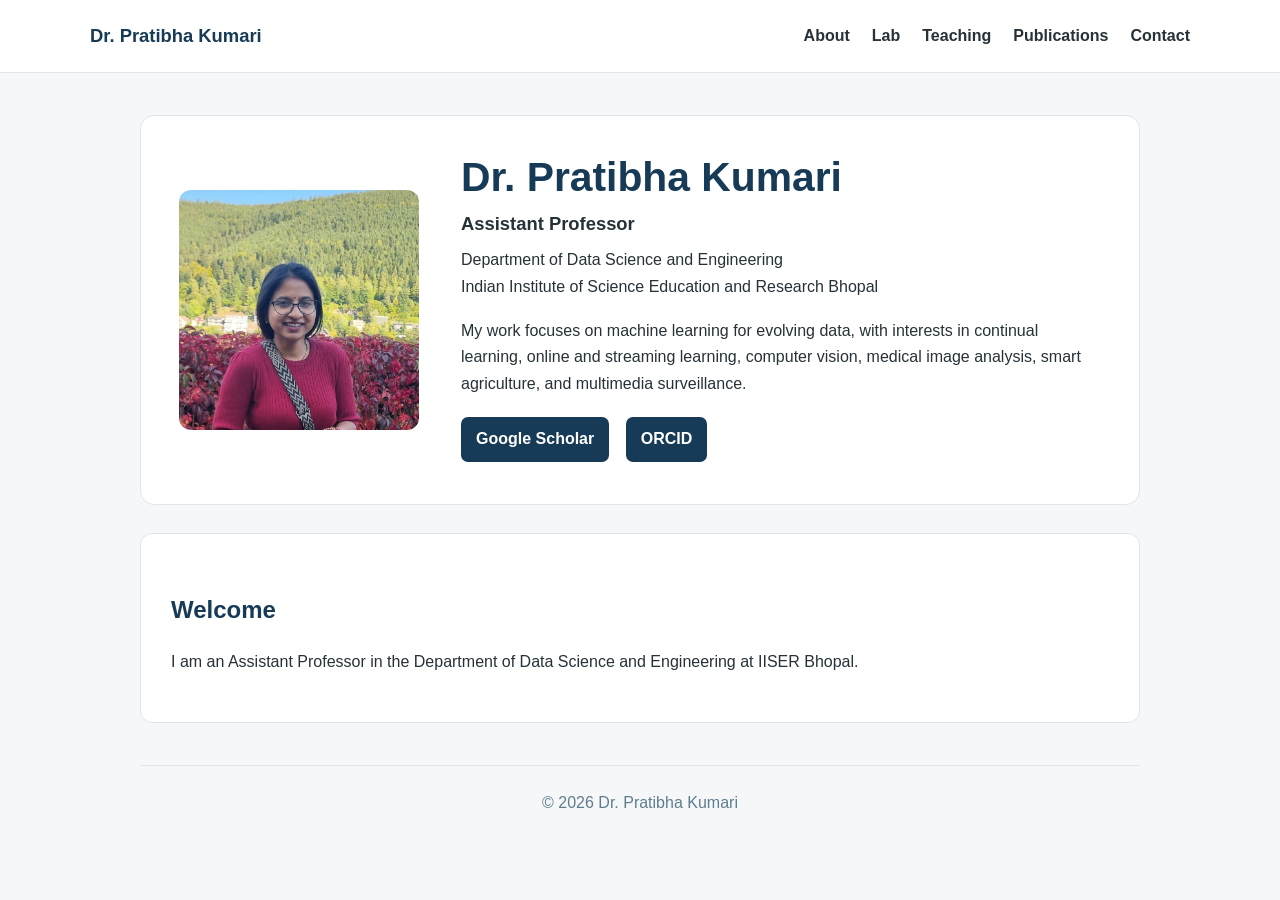
==== index.html @ 9bb2c1d0 "Update index.html" ====
<!DOCTYPE html>
<html lang="en">
<head>
  <meta charset="UTF-8">
  <meta name="viewport" content="width=device-width, initial-scale=1">
  <meta name="description" content="Academic website of Dr. Pratibha Kumari, Assistant Professor at IISER Bhopal.">
  <title>Dr. Pratibha Kumari | IISER Bhopal</title>
  <link rel="stylesheet" href="style.css">
</head>
<body>

<header class="site-header">
  <div class="nav-wrap">
    <a class="brand" href="index.html">Dr. Pratibha Kumari</a>
    <nav aria-label="Main navigation">
      <a href="about.html">About</a>
      <a href="lab.html">Lab</a>
      <a href="teaching.html">Teaching</a>
      <a href="publications.html">Publications</a>
      <a href="contact.html">Contact</a>
    </nav>
  </div>
</header>


<main>
  <section class="hero">
    <img src="profile.jpg" alt="Dr. Pratibha Kumari" class="profile-photo">

    <div>
      <h1>Dr. Pratibha Kumari</h1>
      <p class="role">Assistant Professor</p>
      <p class="affiliation">
        Department of Data Science and Engineering<br>
        Indian Institute of Science Education and Research Bhopal
      </p>

      <p>
        My work focuses on machine learning for evolving data, with interests in
        continual learning, online and streaming learning, computer vision,
        medical image analysis, smart agriculture, and multimedia surveillance.
      </p>

      <div class="profile-links">
        <a href="https://scholar.google.com/citations?hl=en&user=gm0ORicAAAAJ"
           target="_blank" rel="noopener noreferrer">Google Scholar</a>
        <a href="https://orcid.org/0000-0003-3681-3700"
           target="_blank" rel="noopener noreferrer">ORCID</a>
      </div>
    </div>
  </section>

  <section class="content-card">
    <h2>Welcome</h2>
    <p>
      I am an Assistant Professor in the Department of Data Science and
      Engineering at IISER Bhopal. 
    </p>
  </section>
</main>

<footer>© 2026 Dr. Pratibha Kumari</footer>
</body>
</html>
---- style.css ----
:root {
  --primary: #173b57;
  --primary-dark: #102b40;
  --text: #263238;
  --muted: #607d8b;
  --background: #f5f7f9;
  --card: #ffffff;
  --border: #dfe6eb;
}

* {
  box-sizing: border-box;
}

html {
  scroll-behavior: smooth;
}

body {
  margin: 0;
  color: var(--text);
  background: var(--background);
  font-family: Arial, Helvetica, sans-serif;
  line-height: 1.65;
}

.site-header {
  background: var(--card);
  border-bottom: 1px solid var(--border);
  position: sticky;
  top: 0;
  z-index: 20;
}

.nav-wrap {
  width: min(1100px, 92%);
  margin: 0 auto;
  min-height: 72px;
  display: flex;
  align-items: center;
  justify-content: space-between;
  gap: 24px;
}

.brand {
  color: var(--primary);
  font-size: 1.15rem;
  font-weight: 700;
  text-decoration: none;
  white-space: nowrap;
}

nav {
  display: flex;
  flex-wrap: wrap;
  justify-content: flex-end;
  gap: 22px;
}

nav a {
  color: var(--text);
  font-weight: 600;
  text-decoration: none;
}

nav a:hover,
nav a.active {
  color: var(--primary);
}

main {
  width: min(1000px, 92%);
  margin: 42px auto;
}

.hero {
  display: grid;
  grid-template-columns: 240px 1fr;
  gap: 42px;
  align-items: center;
  padding: 38px;
  background: var(--card);
  border: 1px solid var(--border);
  border-radius: 14px;
}

.profile-photo {
  width: 240px;
  height: 240px;
  object-fit: cover;
  border-radius: 12px;
}

.hero h1 {
  margin: 0 0 8px;
  color: var(--primary);
  font-size: 2.55rem;
  line-height: 1.15;
}

.role {
  margin: 0 0 8px;
  font-size: 1.15rem;
  font-weight: 700;
}

.affiliation {
  margin: 0 0 18px;
}

.profile-links a,
.button {
  display: inline-block;
  margin: 4px 12px 4px 0;
  color: white;
  background: var(--primary);
  padding: 9px 15px;
  border-radius: 7px;
  font-weight: 600;
  text-decoration: none;
}

.profile-links a:hover,
.button:hover {
  background: var(--primary-dark);
}

.content-card {
  margin-top: 28px;
  padding: 30px;
  background: var(--card);
  border: 1px solid var(--border);
  border-radius: 12px;
}

.content-card h1,
.content-card h2 {
  margin-top: 0;
  color: var(--primary);
}

.content-card h2 {
  margin-top: 26px;
}

.simple-list {
  padding-left: 20px;
}

.note {
  color: var(--muted);
}

footer {
  width: min(1000px, 92%);
  margin: 20px auto 0;
  padding: 24px 0 36px;
  color: var(--muted);
  text-align: center;
  border-top: 1px solid var(--border);
}

@media (max-width: 760px) {
  .nav-wrap {
    min-height: auto;
    padding: 16px 0;
    align-items: flex-start;
    flex-direction: column;
  }

  nav {
    justify-content: flex-start;
    gap: 14px;
  }

  .hero {
    grid-template-columns: 1fr;
    text-align: center;
    padding: 28px 22px;
  }

  .profile-photo {
    width: 190px;
    height: 190px;
    margin: 0 auto;
  }

  .hero h1 {
    font-size: 2rem;
  }
}
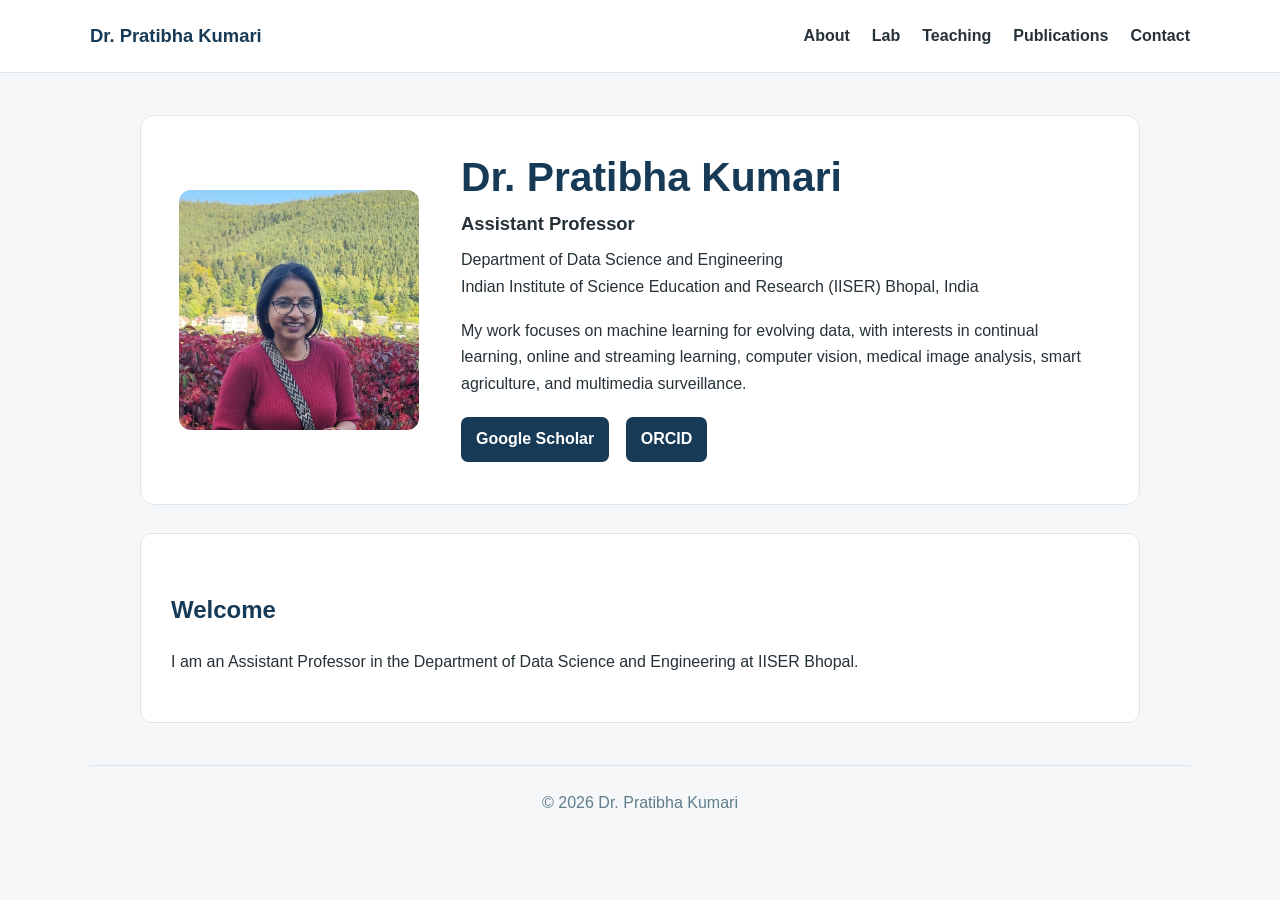
==== commit 5a74cd98: "Update index.html" ====
--- a/index.html
+++ b/index.html
@@ -32,7 +32,7 @@
       <p class="role">Assistant Professor</p>
       <p class="affiliation">
         Department of Data Science and Engineering<br>
-        Indian Institute of Science Education and Research Bhopal
+        Indian Institute of Science Education and Research (IISER) Bhopal, India
       </p>
 
       <p>
--- a/style.css
+++ b/style.css
@@ -1,6 +1,8 @@
 :root {
   --primary: #173b57;
   --primary-dark: #102b40;
+  --accent: #e6b84a;
+  --accent-green: #3f9b76;
   --text: #263238;
   --muted: #607d8b;
   --background: #f5f7f9;
@@ -24,18 +26,19 @@
   line-height: 1.65;
 }
 
+/* Shared header and navigation */
 .site-header {
-  background: var(--card);
-  border-bottom: 1px solid var(--border);
   position: sticky;
   top: 0;
   z-index: 20;
+  background: rgba(255, 255, 255, 0.97);
+  border-bottom: 1px solid var(--border);
 }
 
 .nav-wrap {
   width: min(1100px, 92%);
+  min-height: 72px;
   margin: 0 auto;
-  min-height: 72px;
   display: flex;
   align-items: center;
   justify-content: space-between;
@@ -68,6 +71,7 @@
   color: var(--primary);
 }
 
+/* General pages and homepage */
 main {
   width: min(1000px, 92%);
   margin: 42px auto;
@@ -112,9 +116,9 @@
 .button {
   display: inline-block;
   margin: 4px 12px 4px 0;
-  color: white;
+  padding: 9px 15px;
+  color: #ffffff;
   background: var(--primary);
-  padding: 9px 15px;
   border-radius: 7px;
   font-weight: 600;
   text-decoration: none;
@@ -151,8 +155,134 @@
   color: var(--muted);
 }
 
+/* ALIVE Lab page */
+.lab-page {
+  width: min(1100px, 92%);
+}
+
+.lab-hero {
+  position: relative;
+  overflow: hidden;
+  padding: 58px 46px;
+  color: #ffffff;
+  text-align: center;
+  border-radius: 18px;
+  background:
+    radial-gradient(circle at top right, rgba(255, 255, 255, 0.15), transparent 34%),
+    linear-gradient(135deg, #103b58 0%, #17617d 58%, #347f70 100%);
+  box-shadow: 0 16px 40px rgba(18, 63, 93, 0.16);
+}
+
+.lab-hero::after {
+  content: "";
+  position: absolute;
+  right: -65px;
+  bottom: -95px;
+  width: 250px;
+  height: 250px;
+  border-radius: 50%;
+  background: rgba(255, 255, 255, 0.07);
+}
+
+.lab-kicker {
+  display: inline-block;
+  margin: 0 0 17px;
+  padding: 7px 15px;
+  color: #ffffff;
+  background: rgba(255, 255, 255, 0.13);
+  border: 1px solid rgba(255, 255, 255, 0.25);
+  border-radius: 999px;
+  font-size: 0.8rem;
+  font-weight: 700;
+  letter-spacing: 0.08em;
+  text-transform: uppercase;
+}
+
+.lab-hero h1 {
+  margin: 0;
+  font-size: clamp(2.7rem, 7vw, 4.8rem);
+  line-height: 1.08;
+}
+
+.alive-word {
+  color: #ffd56a;
+  letter-spacing: 0.08em;
+}
+
+.lab-full-name {
+  margin: 20px auto 0;
+  font-size: clamp(1.08rem, 2.5vw, 1.45rem);
+  font-weight: 600;
+}
+
+.lab-full-name span {
+  color: #ffd56a;
+  font-size: 1.16em;
+  font-weight: 800;
+}
+
+.lab-intro {
+  max-width: 780px;
+  margin: 24px auto 0;
+  color: #edf7fa;
+  font-size: 1.05rem;
+}
+
+.lab-section {
+  margin-top: 30px;
+  padding: 30px 34px;
+  background: var(--card);
+  border: 1px solid var(--border);
+  border-radius: 14px;
+}
+
+.section-heading {
+  margin-bottom: 14px;
+}
+
+.eyebrow {
+  margin: 0 0 3px;
+  color: var(--accent-green);
+  font-size: 0.8rem;
+  font-weight: 800;
+  letter-spacing: 0.09em;
+  text-transform: uppercase;
+}
+
+.section-heading h2,
+.join-card h2 {
+  margin: 0;
+  color: var(--primary);
+  font-size: 1.7rem;
+}
+
+.join-card {
+  margin-top: 30px;
+  padding: 30px 34px;
+  display: grid;
+  grid-template-columns: 1.4fr 0.8fr;
+  gap: 30px;
+  align-items: center;
+  background: linear-gradient(135deg, #ffffff, #eef6f3);
+  border: 1px solid var(--border);
+  border-radius: 14px;
+}
+
+.join-card p {
+  margin-bottom: 0;
+}
+
+.coming-soon {
+  padding: 18px;
+  color: var(--primary-dark);
+  background: #ffffff;
+  border-left: 4px solid var(--accent);
+  border-radius: 9px;
+}
+
+/* Footer */
 footer {
-  width: min(1000px, 92%);
+  width: min(1100px, 92%);
   margin: 20px auto 0;
   padding: 24px 0 36px;
   color: var(--muted);
@@ -160,6 +290,7 @@
   border-top: 1px solid var(--border);
 }
 
+/* Responsive layout */
 @media (max-width: 760px) {
   .nav-wrap {
     min-height: auto;
@@ -173,6 +304,10 @@
     gap: 14px;
   }
 
+  main {
+    margin-top: 24px;
+  }
+
   .hero {
     grid-template-columns: 1fr;
     text-align: center;
@@ -188,4 +323,18 @@
   .hero h1 {
     font-size: 2rem;
   }
-}+
+  .lab-hero {
+    padding: 42px 22px;
+    border-radius: 14px;
+  }
+
+  .lab-section,
+  .join-card {
+    padding: 24px 20px;
+  }
+
+  .join-card {
+    grid-template-columns: 1fr;
+  }
+}
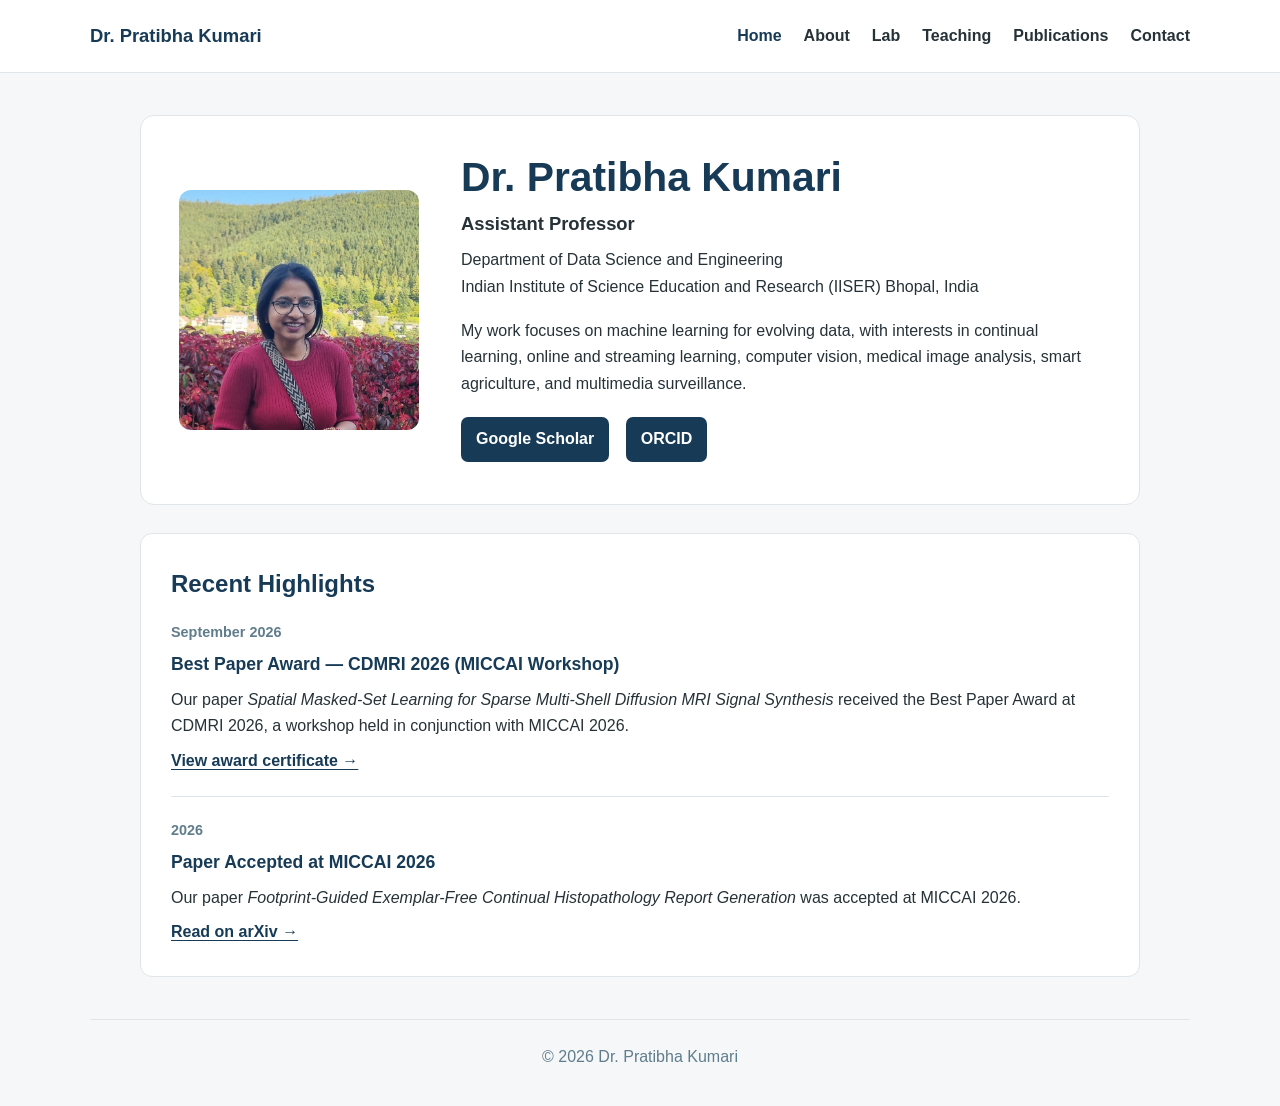
==== commit 787be391: "Add files via upload" ====
--- a/index.html
+++ b/index.html
@@ -8,11 +8,11 @@
   <link rel="stylesheet" href="style.css">
 </head>
 <body>
-
 <header class="site-header">
   <div class="nav-wrap">
     <a class="brand" href="index.html">Dr. Pratibha Kumari</a>
     <nav aria-label="Main navigation">
+      <a href="index.html" class="active" aria-current="page">Home</a>
       <a href="about.html">About</a>
       <a href="lab.html">Lab</a>
       <a href="teaching.html">Teaching</a>
@@ -22,11 +22,9 @@
   </div>
 </header>
 
-
 <main>
   <section class="hero">
     <img src="profile.jpg" alt="Dr. Pratibha Kumari" class="profile-photo">
-
     <div>
       <h1>Dr. Pratibha Kumari</h1>
       <p class="role">Assistant Professor</p>
@@ -34,15 +32,13 @@
         Department of Data Science and Engineering<br>
         Indian Institute of Science Education and Research (IISER) Bhopal, India
       </p>
-
       <p>
         My work focuses on machine learning for evolving data, with interests in
         continual learning, online and streaming learning, computer vision,
         medical image analysis, smart agriculture, and multimedia surveillance.
       </p>
-
       <div class="profile-links">
-        <a href="https://scholar.google.com/citations?hl=en&user=gm0ORicAAAAJ"
+        <a href="https://scholar.google.com/citations?hl=en&amp;user=gm0ORicAAAAJ"
            target="_blank" rel="noopener noreferrer">Google Scholar</a>
         <a href="https://orcid.org/0000-0003-3681-3700"
            target="_blank" rel="noopener noreferrer">ORCID</a>
@@ -50,12 +46,27 @@
     </div>
   </section>
 
-  <section class="content-card">
-    <h2>Welcome</h2>
-    <p>
-      I am an Assistant Professor in the Department of Data Science and
-      Engineering at IISER Bhopal. 
-    </p>
+  <section class="content-card highlights" aria-labelledby="highlights-heading">
+    <h2 id="highlights-heading">Recent Highlights</h2>
+    <div class="highlight-item">
+      <p class="highlight-date">September 2026</p>
+      <h3>Best Paper Award — CDMRI 2026 (MICCAI Workshop)</h3>
+      <p>
+        Our paper <em>Spatial Masked-Set Learning for Sparse Multi-Shell Diffusion MRI
+        Signal Synthesis</em> received the Best Paper Award at CDMRI 2026, a workshop
+        held in conjunction with MICCAI 2026.
+      </p>
+      <a href="CDMRI26_Best_Paper_Certificate.pdf" target="_blank" rel="noopener noreferrer">View award certificate &rarr;</a>
+    </div>
+    <div class="highlight-item">
+      <p class="highlight-date">2026</p>
+      <h3>Paper Accepted at MICCAI 2026</h3>
+      <p>
+        Our paper <em>Footprint-Guided Exemplar-Free Continual Histopathology
+        Report Generation</em> was accepted at MICCAI 2026.
+      </p>
+      <a href="https://arxiv.org/abs/2602.23817" target="_blank" rel="noopener noreferrer">Read on arXiv &rarr;</a>
+    </div>
   </section>
 </main>
 
--- a/style.css
+++ b/style.css
@@ -338,3 +338,41 @@
     grid-template-columns: 1fr;
   }
 }
+
+/* Homepage highlights */
+.highlights h2 {
+  margin: 0 0 18px;
+}
+
+.highlight-item + .highlight-item {
+  margin-top: 22px;
+  padding-top: 22px;
+  border-top: 1px solid var(--border);
+}
+
+.highlight-date {
+  margin: 0 0 5px;
+  color: var(--muted);
+  font-size: 0.9rem;
+  font-weight: 600;
+}
+
+.highlight-item h3 {
+  margin: 0 0 8px;
+  color: var(--primary);
+  font-size: 1.1rem;
+}
+
+.highlight-item p:not(.highlight-date) {
+  margin: 0 0 8px;
+}
+
+.highlight-item a {
+  color: var(--primary);
+  font-weight: 600;
+  text-underline-offset: 3px;
+}
+
+.highlight-item a:hover {
+  color: var(--primary-dark);
+}
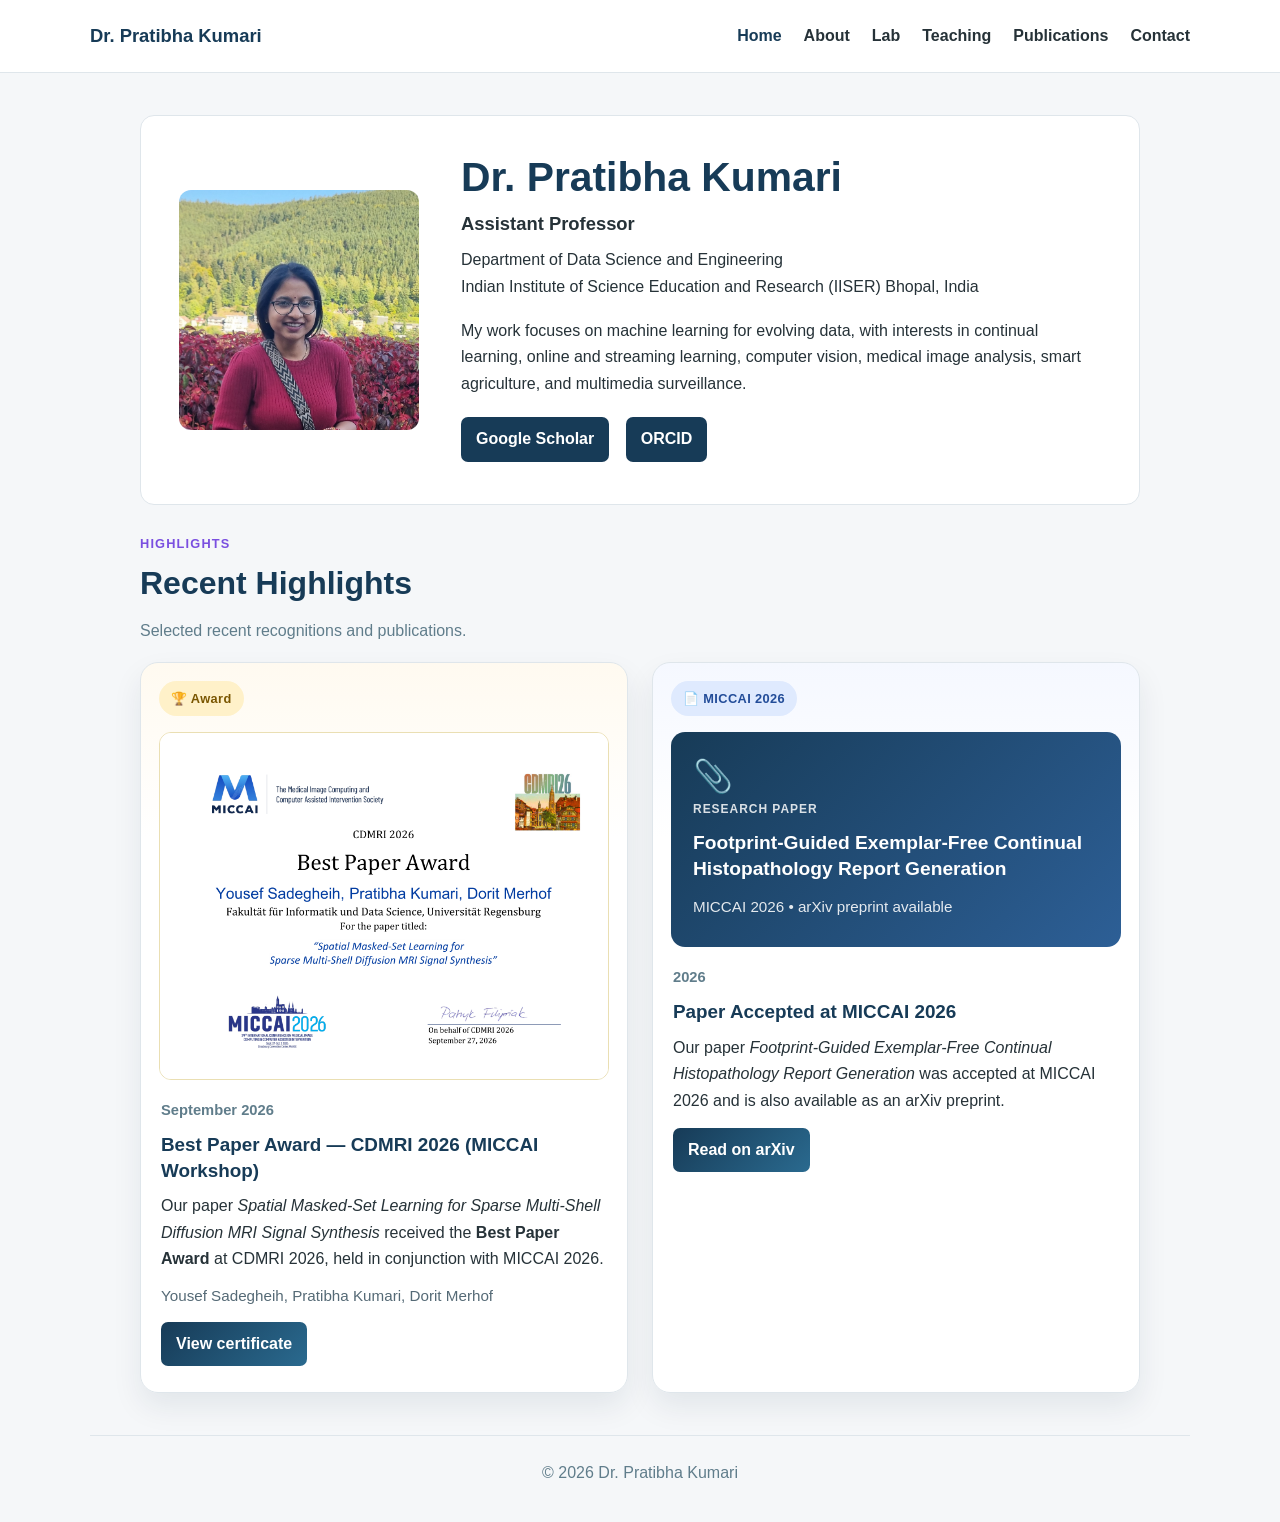
==== commit 2ba0e523: "Add files via upload" ====
--- a/index.html
+++ b/index.html
@@ -32,11 +32,13 @@
         Department of Data Science and Engineering<br>
         Indian Institute of Science Education and Research (IISER) Bhopal, India
       </p>
+
       <p>
         My work focuses on machine learning for evolving data, with interests in
         continual learning, online and streaming learning, computer vision,
         medical image analysis, smart agriculture, and multimedia surveillance.
       </p>
+
       <div class="profile-links">
         <a href="https://scholar.google.com/citations?hl=en&amp;user=gm0ORicAAAAJ"
            target="_blank" rel="noopener noreferrer">Google Scholar</a>
@@ -46,26 +48,56 @@
     </div>
   </section>
 
-  <section class="content-card highlights" aria-labelledby="highlights-heading">
-    <h2 id="highlights-heading">Recent Highlights</h2>
-    <div class="highlight-item">
-      <p class="highlight-date">September 2026</p>
-      <h3>Best Paper Award — CDMRI 2026 (MICCAI Workshop)</h3>
-      <p>
-        Our paper <em>Spatial Masked-Set Learning for Sparse Multi-Shell Diffusion MRI
-        Signal Synthesis</em> received the Best Paper Award at CDMRI 2026, a workshop
-        held in conjunction with MICCAI 2026.
-      </p>
-      <a href="CDMRI26_Best_Paper_Certificate.pdf" target="_blank" rel="noopener noreferrer">View award certificate &rarr;</a>
+  <section class="highlights-section" aria-labelledby="highlights-heading">
+    <div class="section-title-wrap">
+      <p class="eyebrow home-eyebrow">Highlights</p>
+      <h2 id="highlights-heading">Recent Highlights</h2>
+      <p class="section-subtitle">Selected recent recognitions and publications.</p>
     </div>
-    <div class="highlight-item">
-      <p class="highlight-date">2026</p>
-      <h3>Paper Accepted at MICCAI 2026</h3>
-      <p>
-        Our paper <em>Footprint-Guided Exemplar-Free Continual Histopathology
-        Report Generation</em> was accepted at MICCAI 2026.
-      </p>
-      <a href="https://arxiv.org/abs/2602.23817" target="_blank" rel="noopener noreferrer">Read on arXiv &rarr;</a>
+
+    <div class="highlight-grid">
+      <article class="highlight-card award-card">
+        <div class="highlight-badge">🏆 Award</div>
+        <div class="highlight-media">
+          <img src="CDMRI26_Best_Paper_Certificate.png" alt="Preview of the CDMRI 2026 Best Paper Award certificate">
+        </div>
+        <div class="highlight-content">
+          <p class="highlight-date">September 2026</p>
+          <h3>Best Paper Award — CDMRI 2026 (MICCAI Workshop)</h3>
+          <p>
+            Our paper <em>Spatial Masked-Set Learning for Sparse Multi-Shell Diffusion MRI
+            Signal Synthesis</em> received the <strong>Best Paper Award</strong> at CDMRI 2026,
+            held in conjunction with MICCAI 2026.
+          </p>
+          <p class="highlight-authors">Yousef Sadegheih, Pratibha Kumari, Dorit Merhof</p>
+          <div class="highlight-links">
+            <a class="button secondary-button" href="CDMRI26_Best_Paper_Certificate.pdf" target="_blank" rel="noopener noreferrer">View certificate</a>
+          </div>
+        </div>
+      </article>
+
+      <article class="highlight-card paper-card">
+        <div class="highlight-badge">📄 MICCAI 2026</div>
+        <div class="paper-preview">
+          <div class="paper-preview-inner">
+            <span class="paper-icon">📎</span>
+            <p class="paper-label">Research Paper</p>
+            <h3>Footprint-Guided Exemplar-Free Continual Histopathology Report Generation</h3>
+            <p class="paper-meta">MICCAI 2026 • arXiv preprint available</p>
+          </div>
+        </div>
+        <div class="highlight-content">
+          <p class="highlight-date">2026</p>
+          <h3>Paper Accepted at MICCAI 2026</h3>
+          <p>
+            Our paper <em>Footprint-Guided Exemplar-Free Continual Histopathology Report Generation</em>
+            was accepted at MICCAI 2026 and is also available as an arXiv preprint.
+          </p>
+          <div class="highlight-links">
+            <a class="button secondary-button" href="https://arxiv.org/abs/2602.23817" target="_blank" rel="noopener noreferrer">Read on arXiv</a>
+          </div>
+        </div>
+      </article>
     </div>
   </section>
 </main>
--- a/style.css
+++ b/style.css
@@ -10,14 +10,8 @@
   --border: #dfe6eb;
 }
 
-* {
-  box-sizing: border-box;
-}
-
-html {
-  scroll-behavior: smooth;
-}
-
+* { box-sizing: border-box; }
+html { scroll-behavior: smooth; }
 body {
   margin: 0;
   color: var(--text);
@@ -26,7 +20,6 @@
   line-height: 1.65;
 }
 
-/* Shared header and navigation */
 .site-header {
   position: sticky;
   top: 0;
@@ -67,11 +60,8 @@
 }
 
 nav a:hover,
-nav a.active {
-  color: var(--primary);
-}
-
-/* General pages and homepage */
+nav a.active { color: var(--primary); }
+
 main {
   width: min(1000px, 92%);
   margin: 42px auto;
@@ -108,9 +98,7 @@
   font-weight: 700;
 }
 
-.affiliation {
-  margin: 0 0 18px;
-}
+.affiliation { margin: 0 0 18px; }
 
 .profile-links a,
 .button {
@@ -125,9 +113,7 @@
 }
 
 .profile-links a:hover,
-.button:hover {
-  background: var(--primary-dark);
-}
+.button:hover { background: var(--primary-dark); }
 
 .content-card {
   margin-top: 28px;
@@ -142,24 +128,11 @@
   margin-top: 0;
   color: var(--primary);
 }
-
-.content-card h2 {
-  margin-top: 26px;
-}
-
-.simple-list {
-  padding-left: 20px;
-}
-
-.note {
-  color: var(--muted);
-}
-
-/* ALIVE Lab page */
-.lab-page {
-  width: min(1100px, 92%);
-}
-
+.content-card h2 { margin-top: 26px; }
+.simple-list { padding-left: 20px; }
+.note { color: var(--muted); }
+
+.lab-page { width: min(1100px, 92%); }
 .lab-hero {
   position: relative;
   overflow: hidden;
@@ -172,7 +145,6 @@
     linear-gradient(135deg, #103b58 0%, #17617d 58%, #347f70 100%);
   box-shadow: 0 16px 40px rgba(18, 63, 93, 0.16);
 }
-
 .lab-hero::after {
   content: "";
   position: absolute;
@@ -183,7 +155,6 @@
   border-radius: 50%;
   background: rgba(255, 255, 255, 0.07);
 }
-
 .lab-kicker {
   display: inline-block;
   margin: 0 0 17px;
@@ -197,37 +168,28 @@
   letter-spacing: 0.08em;
   text-transform: uppercase;
 }
-
 .lab-hero h1 {
   margin: 0;
   font-size: clamp(2.7rem, 7vw, 4.8rem);
   line-height: 1.08;
 }
-
-.alive-word {
-  color: #ffd56a;
-  letter-spacing: 0.08em;
-}
-
+.alive-word { color: #ffd56a; letter-spacing: 0.08em; }
 .lab-full-name {
   margin: 20px auto 0;
   font-size: clamp(1.08rem, 2.5vw, 1.45rem);
   font-weight: 600;
 }
-
 .lab-full-name span {
   color: #ffd56a;
   font-size: 1.16em;
   font-weight: 800;
 }
-
 .lab-intro {
   max-width: 780px;
   margin: 24px auto 0;
   color: #edf7fa;
   font-size: 1.05rem;
 }
-
 .lab-section {
   margin-top: 30px;
   padding: 30px 34px;
@@ -235,11 +197,7 @@
   border: 1px solid var(--border);
   border-radius: 14px;
 }
-
-.section-heading {
-  margin-bottom: 14px;
-}
-
+.section-heading { margin-bottom: 14px; }
 .eyebrow {
   margin: 0 0 3px;
   color: var(--accent-green);
@@ -248,14 +206,12 @@
   letter-spacing: 0.09em;
   text-transform: uppercase;
 }
-
 .section-heading h2,
 .join-card h2 {
   margin: 0;
   color: var(--primary);
   font-size: 1.7rem;
 }
-
 .join-card {
   margin-top: 30px;
   padding: 30px 34px;
@@ -267,11 +223,7 @@
   border: 1px solid var(--border);
   border-radius: 14px;
 }
-
-.join-card p {
-  margin-bottom: 0;
-}
-
+.join-card p { margin-bottom: 0; }
 .coming-soon {
   padding: 18px;
   color: var(--primary-dark);
@@ -280,7 +232,6 @@
   border-radius: 9px;
 }
 
-/* Footer */
 footer {
   width: min(1100px, 92%);
   margin: 20px auto 0;
@@ -290,7 +241,161 @@
   border-top: 1px solid var(--border);
 }
 
-/* Responsive layout */
+/* Fancy homepage highlights */
+.highlights-section {
+  margin-top: 28px;
+}
+
+.section-title-wrap {
+  margin-bottom: 18px;
+}
+
+.home-eyebrow {
+  color: #7a4fe0;
+}
+
+.section-title-wrap h2 {
+  margin: 0;
+  color: var(--primary);
+  font-size: 2rem;
+}
+
+.section-subtitle {
+  margin: 8px 0 0;
+  color: var(--muted);
+}
+
+.highlight-grid {
+  display: grid;
+  grid-template-columns: repeat(2, minmax(0, 1fr));
+  gap: 24px;
+}
+
+.highlight-card {
+  overflow: hidden;
+  background: var(--card);
+  border: 1px solid var(--border);
+  border-radius: 18px;
+  box-shadow: 0 14px 30px rgba(17, 43, 64, 0.08);
+}
+
+.award-card {
+  background: linear-gradient(180deg, #fffaf0 0%, #ffffff 24%);
+}
+
+.paper-card {
+  background: linear-gradient(180deg, #f5f8ff 0%, #ffffff 24%);
+}
+
+.highlight-badge {
+  display: inline-block;
+  margin: 18px 18px 0;
+  padding: 7px 12px;
+  border-radius: 999px;
+  font-size: 0.8rem;
+  font-weight: 700;
+  letter-spacing: 0.03em;
+}
+
+.award-card .highlight-badge {
+  color: #7a5600;
+  background: #fff1c9;
+}
+
+.paper-card .highlight-badge {
+  color: #234d99;
+  background: #dfeafe;
+}
+
+.highlight-media {
+  padding: 16px 18px 0;
+}
+
+.highlight-media img {
+  display: block;
+  width: 100%;
+  border-radius: 12px;
+  border: 1px solid #eadfb3;
+}
+
+.paper-preview {
+  margin: 16px 18px 0;
+  padding: 0;
+}
+
+.paper-preview-inner {
+  min-height: 215px;
+  padding: 22px;
+  border-radius: 14px;
+  background: linear-gradient(135deg, #173b57 0%, #2d5f96 100%);
+  color: #ffffff;
+  display: flex;
+  flex-direction: column;
+  justify-content: center;
+}
+
+.paper-icon {
+  font-size: 2rem;
+  line-height: 1;
+}
+
+.paper-label {
+  margin: 8px 0 10px;
+  color: rgba(255, 255, 255, 0.84);
+  text-transform: uppercase;
+  letter-spacing: 0.08em;
+  font-size: 0.75rem;
+  font-weight: 700;
+}
+
+.paper-preview-inner h3 {
+  margin: 0;
+  color: #ffffff;
+  font-size: 1.2rem;
+  line-height: 1.35;
+}
+
+.paper-meta {
+  margin: 12px 0 0;
+  color: rgba(255, 255, 255, 0.88);
+  font-size: 0.95rem;
+}
+
+.highlight-content {
+  padding: 18px 20px 22px;
+}
+
+.highlight-date {
+  margin: 0 0 6px;
+  color: var(--muted);
+  font-size: 0.92rem;
+  font-weight: 700;
+}
+
+.highlight-content h3 {
+  margin: 0 0 10px;
+  color: var(--primary);
+  font-size: 1.18rem;
+  line-height: 1.35;
+}
+
+.highlight-content p {
+  margin: 0 0 10px;
+}
+
+.highlight-authors {
+  color: #556a76;
+  font-size: 0.95rem;
+}
+
+.secondary-button {
+  background: linear-gradient(135deg, #173b57, #2a6a8f);
+}
+
+.secondary-button:hover {
+  background: linear-gradient(135deg, #102b40, #1f5673);
+}
+
 @media (max-width: 760px) {
   .nav-wrap {
     min-height: auto;
@@ -304,9 +409,7 @@
     gap: 14px;
   }
 
-  main {
-    margin-top: 24px;
-  }
+  main { margin-top: 24px; }
 
   .hero {
     grid-template-columns: 1fr;
@@ -320,9 +423,7 @@
     margin: 0 auto;
   }
 
-  .hero h1 {
-    font-size: 2rem;
-  }
+  .hero h1 { font-size: 2rem; }
 
   .lab-hero {
     padding: 42px 22px;
@@ -337,42 +438,16 @@
   .join-card {
     grid-template-columns: 1fr;
   }
-}
-
-/* Homepage highlights */
-.highlights h2 {
-  margin: 0 0 18px;
-}
-
-.highlight-item + .highlight-item {
-  margin-top: 22px;
-  padding-top: 22px;
-  border-top: 1px solid var(--border);
-}
-
-.highlight-date {
-  margin: 0 0 5px;
-  color: var(--muted);
-  font-size: 0.9rem;
-  font-weight: 600;
-}
-
-.highlight-item h3 {
-  margin: 0 0 8px;
-  color: var(--primary);
-  font-size: 1.1rem;
-}
-
-.highlight-item p:not(.highlight-date) {
-  margin: 0 0 8px;
-}
-
-.highlight-item a {
-  color: var(--primary);
-  font-weight: 600;
-  text-underline-offset: 3px;
-}
-
-.highlight-item a:hover {
-  color: var(--primary-dark);
-}
+
+  .highlight-grid {
+    grid-template-columns: 1fr;
+  }
+
+  .section-title-wrap h2 {
+    font-size: 1.7rem;
+  }
+
+  .paper-preview-inner {
+    min-height: auto;
+  }
+}
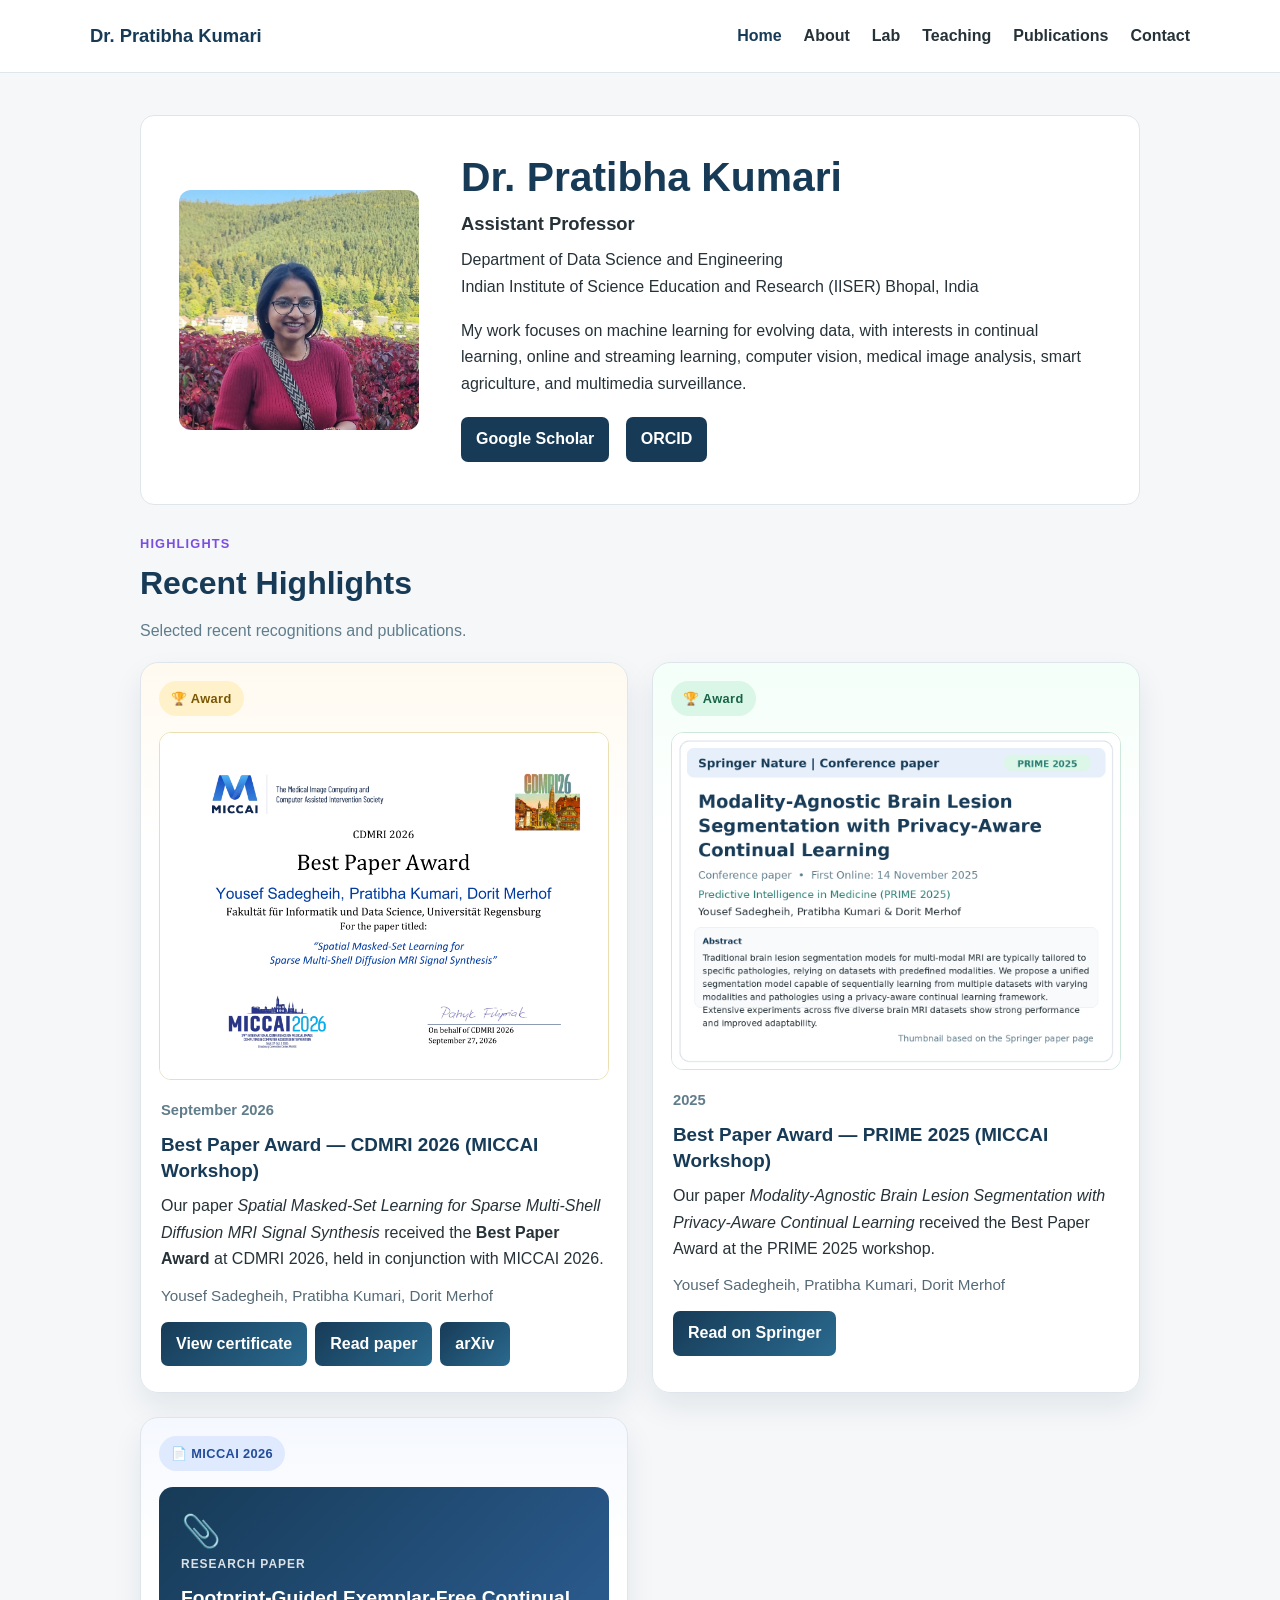
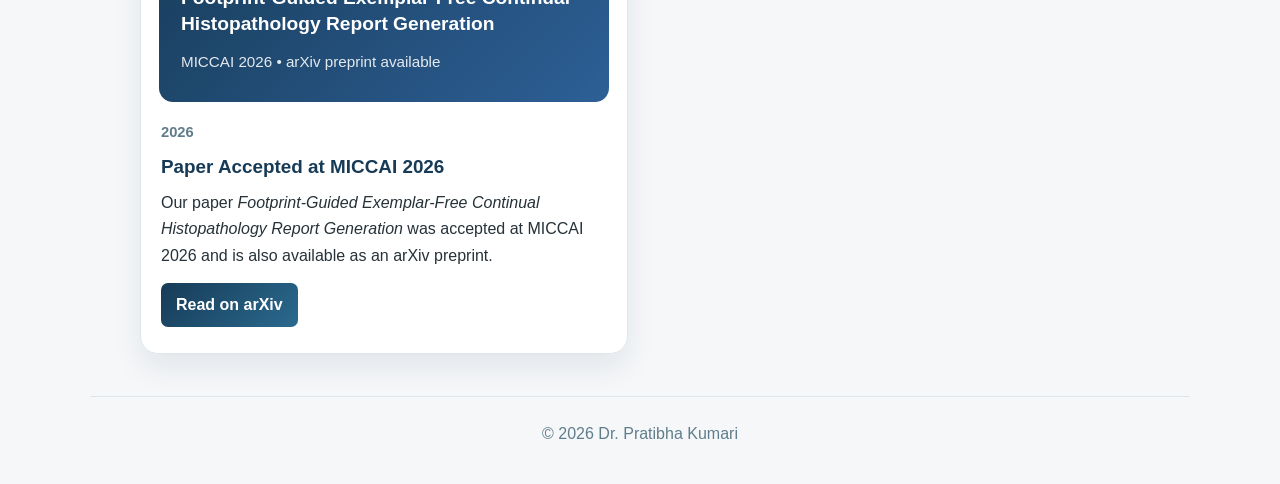
==== commit f1dbda7a: "Add files via upload" ====
--- a/index.html
+++ b/index.html
@@ -1,107 +1,111 @@
 <!DOCTYPE html>
+
 <html lang="en">
 <head>
-  <meta charset="UTF-8">
-  <meta name="viewport" content="width=device-width, initial-scale=1">
-  <meta name="description" content="Academic website of Dr. Pratibha Kumari, Assistant Professor at IISER Bhopal.">
-  <title>Dr. Pratibha Kumari | IISER Bhopal</title>
-  <link rel="stylesheet" href="style.css">
+<meta charset="utf-8"/>
+<meta content="width=device-width, initial-scale=1" name="viewport"/>
+<meta content="Academic website of Dr. Pratibha Kumari, Assistant Professor at IISER Bhopal." name="description"/>
+<title>Dr. Pratibha Kumari | IISER Bhopal</title>
+<link href="style.css" rel="stylesheet"/>
 </head>
 <body>
 <header class="site-header">
-  <div class="nav-wrap">
-    <a class="brand" href="index.html">Dr. Pratibha Kumari</a>
-    <nav aria-label="Main navigation">
-      <a href="index.html" class="active" aria-current="page">Home</a>
-      <a href="about.html">About</a>
-      <a href="lab.html">Lab</a>
-      <a href="teaching.html">Teaching</a>
-      <a href="publications.html">Publications</a>
-      <a href="contact.html">Contact</a>
-    </nav>
-  </div>
+<div class="nav-wrap">
+<a class="brand" href="index.html">Dr. Pratibha Kumari</a>
+<nav aria-label="Main navigation">
+<a aria-current="page" class="active" href="index.html">Home</a>
+<a href="about.html">About</a>
+<a href="lab.html">Lab</a>
+<a href="teaching.html">Teaching</a>
+<a href="publications.html">Publications</a>
+<a href="contact.html">Contact</a>
+</nav>
+</div>
 </header>
-
 <main>
-  <section class="hero">
-    <img src="profile.jpg" alt="Dr. Pratibha Kumari" class="profile-photo">
-    <div>
-      <h1>Dr. Pratibha Kumari</h1>
-      <p class="role">Assistant Professor</p>
-      <p class="affiliation">
-        Department of Data Science and Engineering<br>
+<section class="hero">
+<img alt="Dr. Pratibha Kumari" class="profile-photo" src="profile.jpg"/>
+<div>
+<h1>Dr. Pratibha Kumari</h1>
+<p class="role">Assistant Professor</p>
+<p class="affiliation">
+        Department of Data Science and Engineering<br/>
         Indian Institute of Science Education and Research (IISER) Bhopal, India
       </p>
-
-      <p>
+<p>
         My work focuses on machine learning for evolving data, with interests in
         continual learning, online and streaming learning, computer vision,
         medical image analysis, smart agriculture, and multimedia surveillance.
       </p>
-
-      <div class="profile-links">
-        <a href="https://scholar.google.com/citations?hl=en&amp;user=gm0ORicAAAAJ"
-           target="_blank" rel="noopener noreferrer">Google Scholar</a>
-        <a href="https://orcid.org/0000-0003-3681-3700"
-           target="_blank" rel="noopener noreferrer">ORCID</a>
-      </div>
-    </div>
-  </section>
-
-  <section class="highlights-section" aria-labelledby="highlights-heading">
-    <div class="section-title-wrap">
-      <p class="eyebrow home-eyebrow">Highlights</p>
-      <h2 id="highlights-heading">Recent Highlights</h2>
-      <p class="section-subtitle">Selected recent recognitions and publications.</p>
-    </div>
-
-    <div class="highlight-grid">
-      <article class="highlight-card award-card">
-        <div class="highlight-badge">🏆 Award</div>
-        <div class="highlight-media">
-          <img src="CDMRI26_Best_Paper_Certificate.png" alt="Preview of the CDMRI 2026 Best Paper Award certificate">
-        </div>
-        <div class="highlight-content">
-          <p class="highlight-date">September 2026</p>
-          <h3>Best Paper Award — CDMRI 2026 (MICCAI Workshop)</h3>
-          <p>
+<div class="profile-links">
+<a href="https://scholar.google.com/citations?hl=en&amp;user=gm0ORicAAAAJ" rel="noopener noreferrer" target="_blank">Google Scholar</a>
+<a href="https://orcid.org/0000-0003-3681-3700" rel="noopener noreferrer" target="_blank">ORCID</a>
+</div>
+</div>
+</section>
+<section aria-labelledby="highlights-heading" class="highlights-section">
+<div class="section-title-wrap">
+<p class="eyebrow home-eyebrow">Highlights</p>
+<h2 id="highlights-heading">Recent Highlights</h2>
+<p class="section-subtitle">Selected recent recognitions and publications.</p>
+</div>
+<div class="highlight-grid">
+<article class="highlight-card award-card">
+<div class="highlight-badge">🏆 Award</div>
+<div class="highlight-media">
+<img alt="Preview of the CDMRI 2026 Best Paper Award certificate" src="CDMRI26_Best_Paper_Certificate.png"/>
+</div>
+<div class="highlight-content">
+<p class="highlight-date">September 2026</p>
+<h3>Best Paper Award — CDMRI 2026 (MICCAI Workshop)</h3>
+<p>
             Our paper <em>Spatial Masked-Set Learning for Sparse Multi-Shell Diffusion MRI
             Signal Synthesis</em> received the <strong>Best Paper Award</strong> at CDMRI 2026,
             held in conjunction with MICCAI 2026.
           </p>
-          <p class="highlight-authors">Yousef Sadegheih, Pratibha Kumari, Dorit Merhof</p>
-          <div class="highlight-links">
-            <a class="button secondary-button" href="CDMRI26_Best_Paper_Certificate.pdf" target="_blank" rel="noopener noreferrer">View certificate</a>
-          </div>
-        </div>
-      </article>
-
-      <article class="highlight-card paper-card">
-        <div class="highlight-badge">📄 MICCAI 2026</div>
-        <div class="paper-preview">
-          <div class="paper-preview-inner">
-            <span class="paper-icon">📎</span>
-            <p class="paper-label">Research Paper</p>
-            <h3>Footprint-Guided Exemplar-Free Continual Histopathology Report Generation</h3>
-            <p class="paper-meta">MICCAI 2026 • arXiv preprint available</p>
-          </div>
-        </div>
-        <div class="highlight-content">
-          <p class="highlight-date">2026</p>
-          <h3>Paper Accepted at MICCAI 2026</h3>
-          <p>
+<p class="highlight-authors">Yousef Sadegheih, Pratibha Kumari, Dorit Merhof</p>
+<div class="highlight-links">
+<a class="button secondary-button" href="CDMRI26_Best_Paper_Certificate.pdf" rel="noopener noreferrer" target="_blank">View certificate</a>
+<a class="button secondary-button" href="https://papers.miccai.org/miccai-2026-sat/CDMRI_002.html" rel="noopener noreferrer" target="_blank">Read paper</a><a class="button secondary-button" href="https://arxiv.org/abs/2608.06958" rel="noopener noreferrer" target="_blank">arXiv</a></div>
+</div>
+</article><article class="highlight-card prime-card">
+<div class="highlight-badge">🏆 Award</div>
+<div class="highlight-media"><img alt="Thumbnail based on the PRIME 2025 Springer paper page" src="PRIME2025_paper_thumbnail.png"/></div>
+<div class="highlight-content">
+<p class="highlight-date">2025</p>
+<h3>Best Paper Award — PRIME 2025 (MICCAI Workshop)</h3>
+<p>Our paper <em>Modality-Agnostic Brain Lesion Segmentation with Privacy-Aware Continual Learning</em> received the Best Paper Award at the PRIME 2025 workshop.</p>
+<p class="highlight-authors">Yousef Sadegheih, Pratibha Kumari, Dorit Merhof</p>
+<div class="highlight-links">
+<a class="button secondary-button" href="https://link.springer.com/chapter/10.1007/978-3-032-07904-6_1" rel="noopener noreferrer" target="_blank">Read on Springer</a>
+</div>
+</div>
+</article>
+<article class="highlight-card paper-card">
+<div class="highlight-badge">📄 MICCAI 2026</div>
+<div class="paper-preview">
+<div class="paper-preview-inner">
+<span class="paper-icon">📎</span>
+<p class="paper-label">Research Paper</p>
+<h3>Footprint-Guided Exemplar-Free Continual Histopathology Report Generation</h3>
+<p class="paper-meta">MICCAI 2026 • arXiv preprint available</p>
+</div>
+</div>
+<div class="highlight-content">
+<p class="highlight-date">2026</p>
+<h3>Paper Accepted at MICCAI 2026</h3>
+<p>
             Our paper <em>Footprint-Guided Exemplar-Free Continual Histopathology Report Generation</em>
             was accepted at MICCAI 2026 and is also available as an arXiv preprint.
           </p>
-          <div class="highlight-links">
-            <a class="button secondary-button" href="https://arxiv.org/abs/2602.23817" target="_blank" rel="noopener noreferrer">Read on arXiv</a>
-          </div>
-        </div>
-      </article>
-    </div>
-  </section>
+<div class="highlight-links">
+<a class="button secondary-button" href="https://arxiv.org/abs/2602.23817" rel="noopener noreferrer" target="_blank">Read on arXiv</a>
+</div>
+</div>
+</article>
+</div>
+</section>
 </main>
-
 <footer>© 2026 Dr. Pratibha Kumari</footer>
 </body>
 </html>
--- a/style.css
+++ b/style.css
@@ -451,3 +451,54 @@
     min-height: auto;
   }
 }
+
+/* PRIME 2025 award highlight */
+.prime-card {
+  background: linear-gradient(180deg, #f4fff9 0%, #ffffff 24%);
+}
+
+.prime-card .highlight-media img {
+  border: 1px solid #cfe8dc;
+}
+.prime-card .highlight-badge {
+  color: #176448;
+  background: #daf6e7;
+}
+.prime-preview {
+  margin: 16px 18px 0;
+}
+.prime-preview-inner {
+  min-height: 242px;
+  padding: 26px;
+  display: flex;
+  flex-direction: column;
+  justify-content: center;
+  border-radius: 14px;
+  color: #ffffff;
+  background: linear-gradient(125deg, #184a42 0%, #237c73 64%, #348dab 100%);
+}
+.prime-kicker,
+.prime-source {
+  font-size: 0.8rem;
+  font-weight: 700;
+  letter-spacing: 0.07em;
+  text-transform: uppercase;
+  color: #d5f6ec;
+}
+.prime-preview-inner h3 {
+  margin: 14px 0 8px;
+  font-size: 1.55rem;
+  line-height: 1.2;
+}
+.prime-preview-inner p {
+  margin: 0 0 14px;
+  line-height: 1.45;
+}
+.highlight-links {
+  display: flex;
+  flex-wrap: wrap;
+  gap: 8px;
+}
+.highlight-links .button {
+  margin: 4px 0;
+}
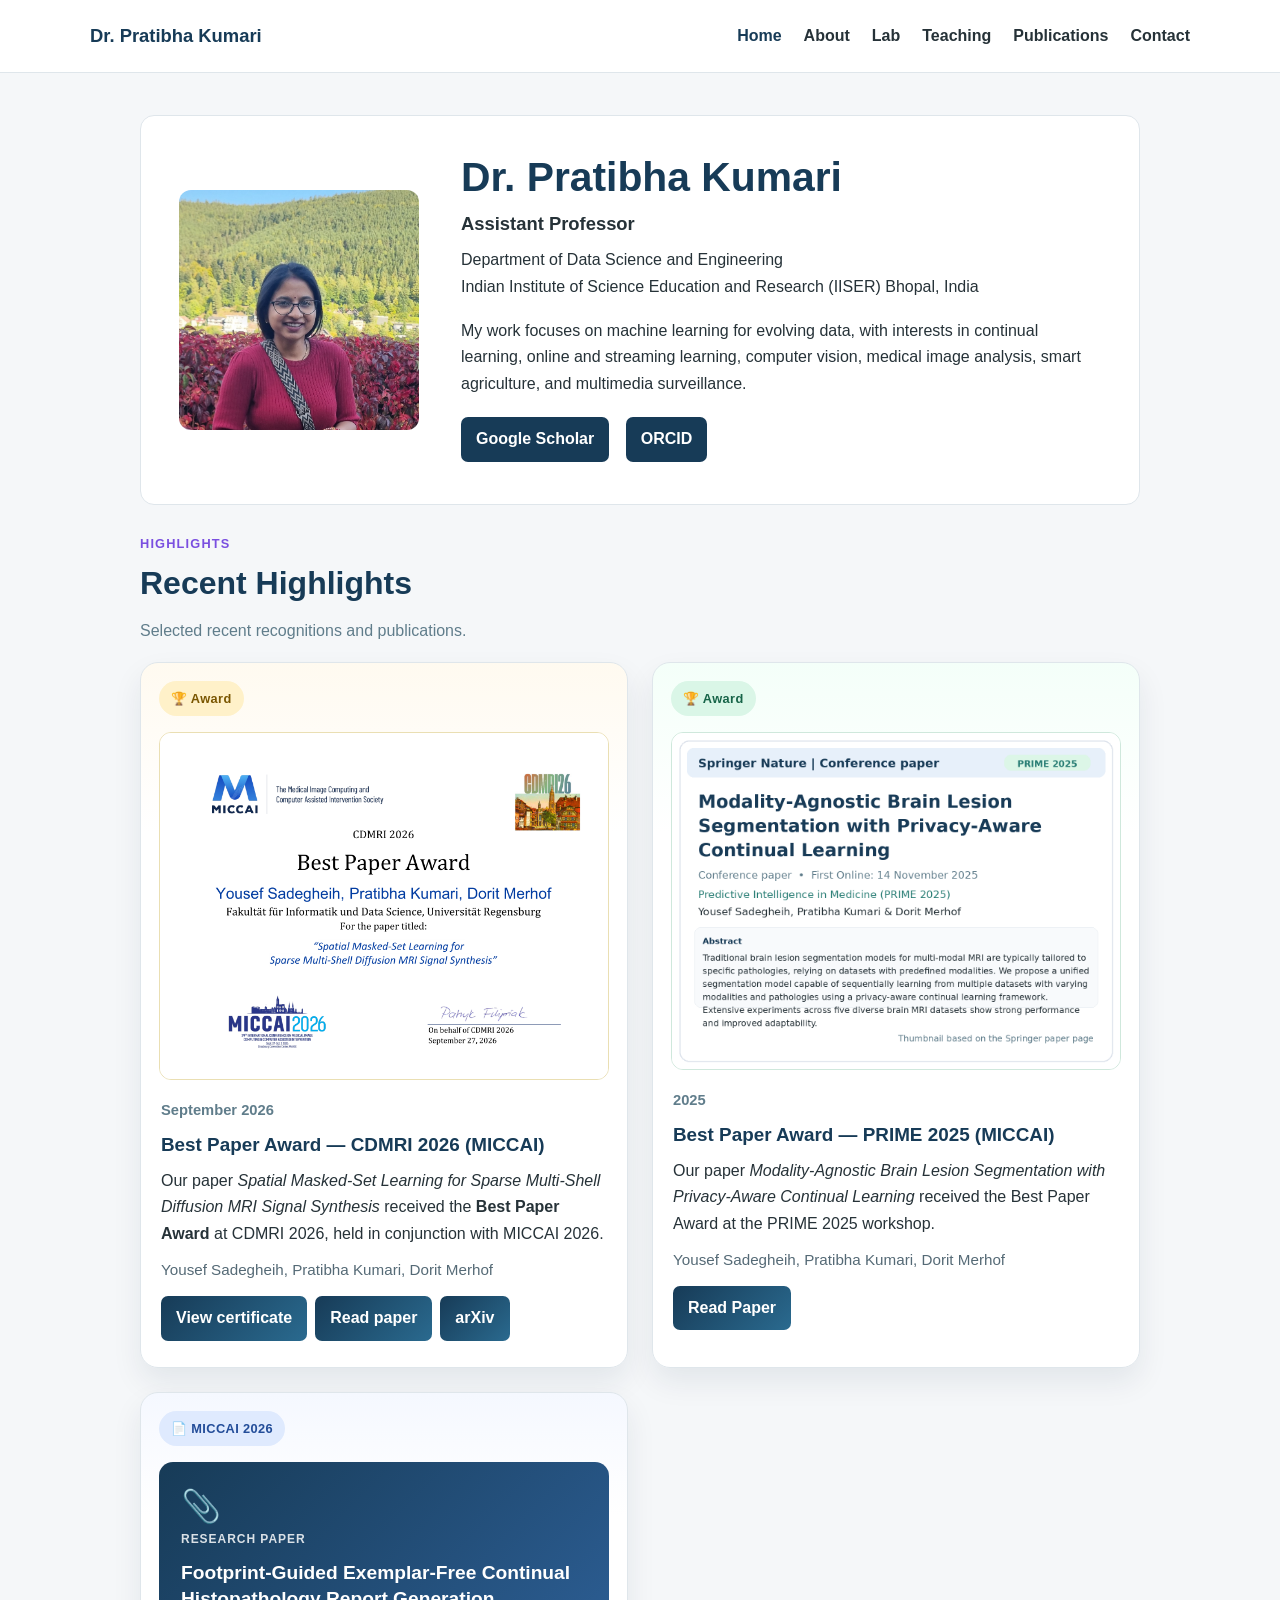
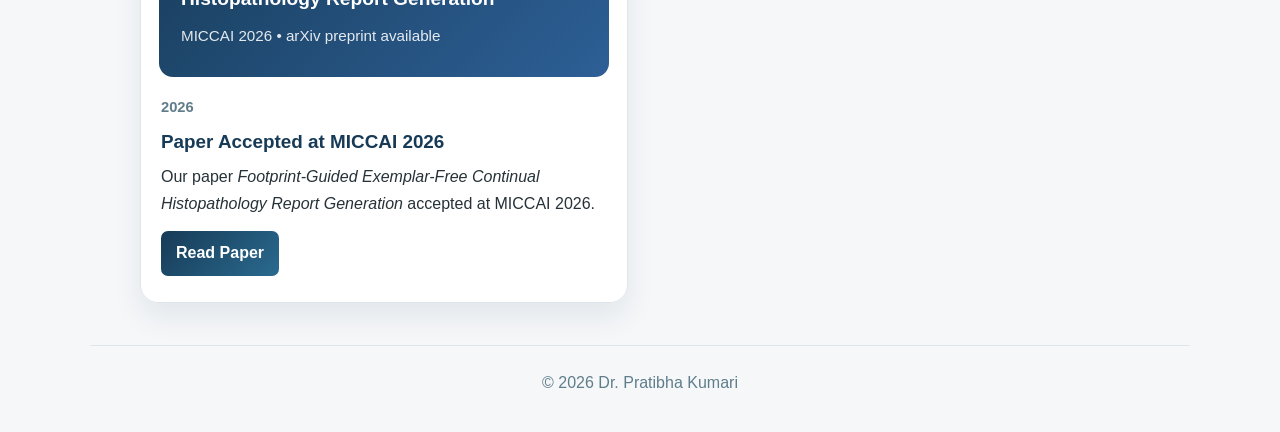
==== commit 4cbb43ce: "Update index.html" ====
--- a/index.html
+++ b/index.html
@@ -57,7 +57,7 @@
 </div>
 <div class="highlight-content">
 <p class="highlight-date">September 2026</p>
-<h3>Best Paper Award — CDMRI 2026 (MICCAI Workshop)</h3>
+<h3>Best Paper Award — CDMRI 2026 (MICCAI)</h3>
 <p>
             Our paper <em>Spatial Masked-Set Learning for Sparse Multi-Shell Diffusion MRI
             Signal Synthesis</em> received the <strong>Best Paper Award</strong> at CDMRI 2026,
@@ -70,14 +70,14 @@
 </div>
 </article><article class="highlight-card prime-card">
 <div class="highlight-badge">🏆 Award</div>
-<div class="highlight-media"><img alt="Thumbnail based on the PRIME 2025 Springer paper page" src="PRIME2025_paper_thumbnail.png"/></div>
+<div class="highlight-media"><img alt="PRIME 2025" src="PRIME2025_paper_thumbnail.png"/></div>
 <div class="highlight-content">
 <p class="highlight-date">2025</p>
-<h3>Best Paper Award — PRIME 2025 (MICCAI Workshop)</h3>
+<h3>Best Paper Award — PRIME 2025 (MICCAI)</h3>
 <p>Our paper <em>Modality-Agnostic Brain Lesion Segmentation with Privacy-Aware Continual Learning</em> received the Best Paper Award at the PRIME 2025 workshop.</p>
 <p class="highlight-authors">Yousef Sadegheih, Pratibha Kumari, Dorit Merhof</p>
 <div class="highlight-links">
-<a class="button secondary-button" href="https://link.springer.com/chapter/10.1007/978-3-032-07904-6_1" rel="noopener noreferrer" target="_blank">Read on Springer</a>
+<a class="button secondary-button" href="https://link.springer.com/chapter/10.1007/978-3-032-07904-6_1" rel="noopener noreferrer" target="_blank">Read Paper</a>
 </div>
 </div>
 </article>
@@ -96,10 +96,10 @@
 <h3>Paper Accepted at MICCAI 2026</h3>
 <p>
             Our paper <em>Footprint-Guided Exemplar-Free Continual Histopathology Report Generation</em>
-            was accepted at MICCAI 2026 and is also available as an arXiv preprint.
+             accepted at MICCAI 2026.
           </p>
 <div class="highlight-links">
-<a class="button secondary-button" href="https://arxiv.org/abs/2602.23817" rel="noopener noreferrer" target="_blank">Read on arXiv</a>
+<a class="button secondary-button" href="https://arxiv.org/abs/2602.23817" rel="noopener noreferrer" target="_blank">Read Paper</a>
 </div>
 </div>
 </article>
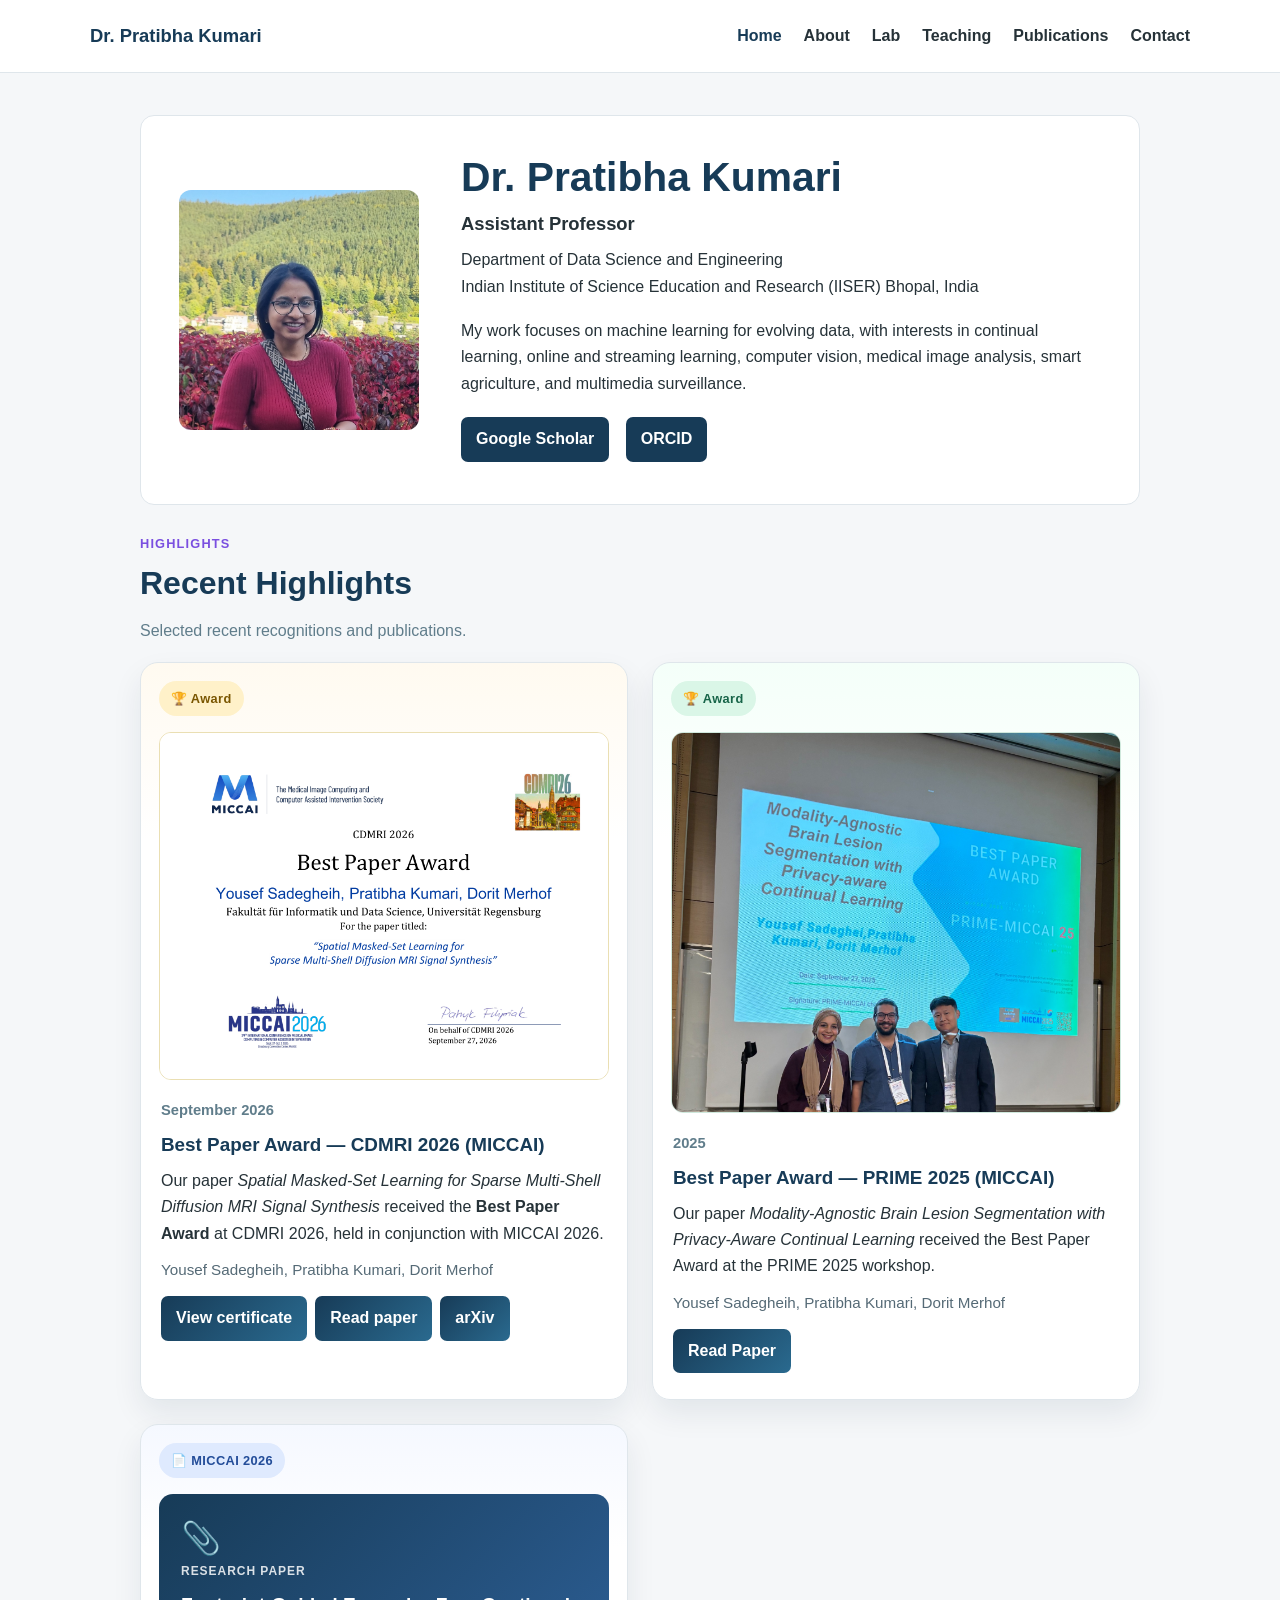
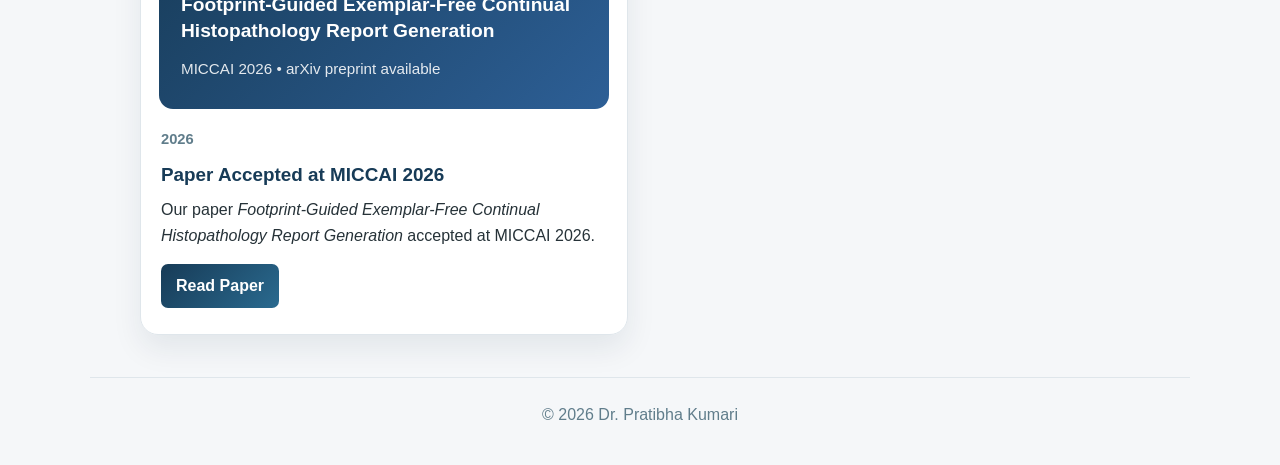
==== commit ef7801fa: "Update index.html" ====
--- a/index.html
+++ b/index.html
@@ -70,7 +70,7 @@
 </div>
 </article><article class="highlight-card prime-card">
 <div class="highlight-badge">🏆 Award</div>
-<div class="highlight-media"><img alt="PRIME 2025" src="PRIME2025_paper_thumbnail.png"/></div>
+<div class="highlight-media"><img alt="PRIME 2025" src="PRIME_award.jpeg"/></div>
 <div class="highlight-content">
 <p class="highlight-date">2025</p>
 <h3>Best Paper Award — PRIME 2025 (MICCAI)</h3>
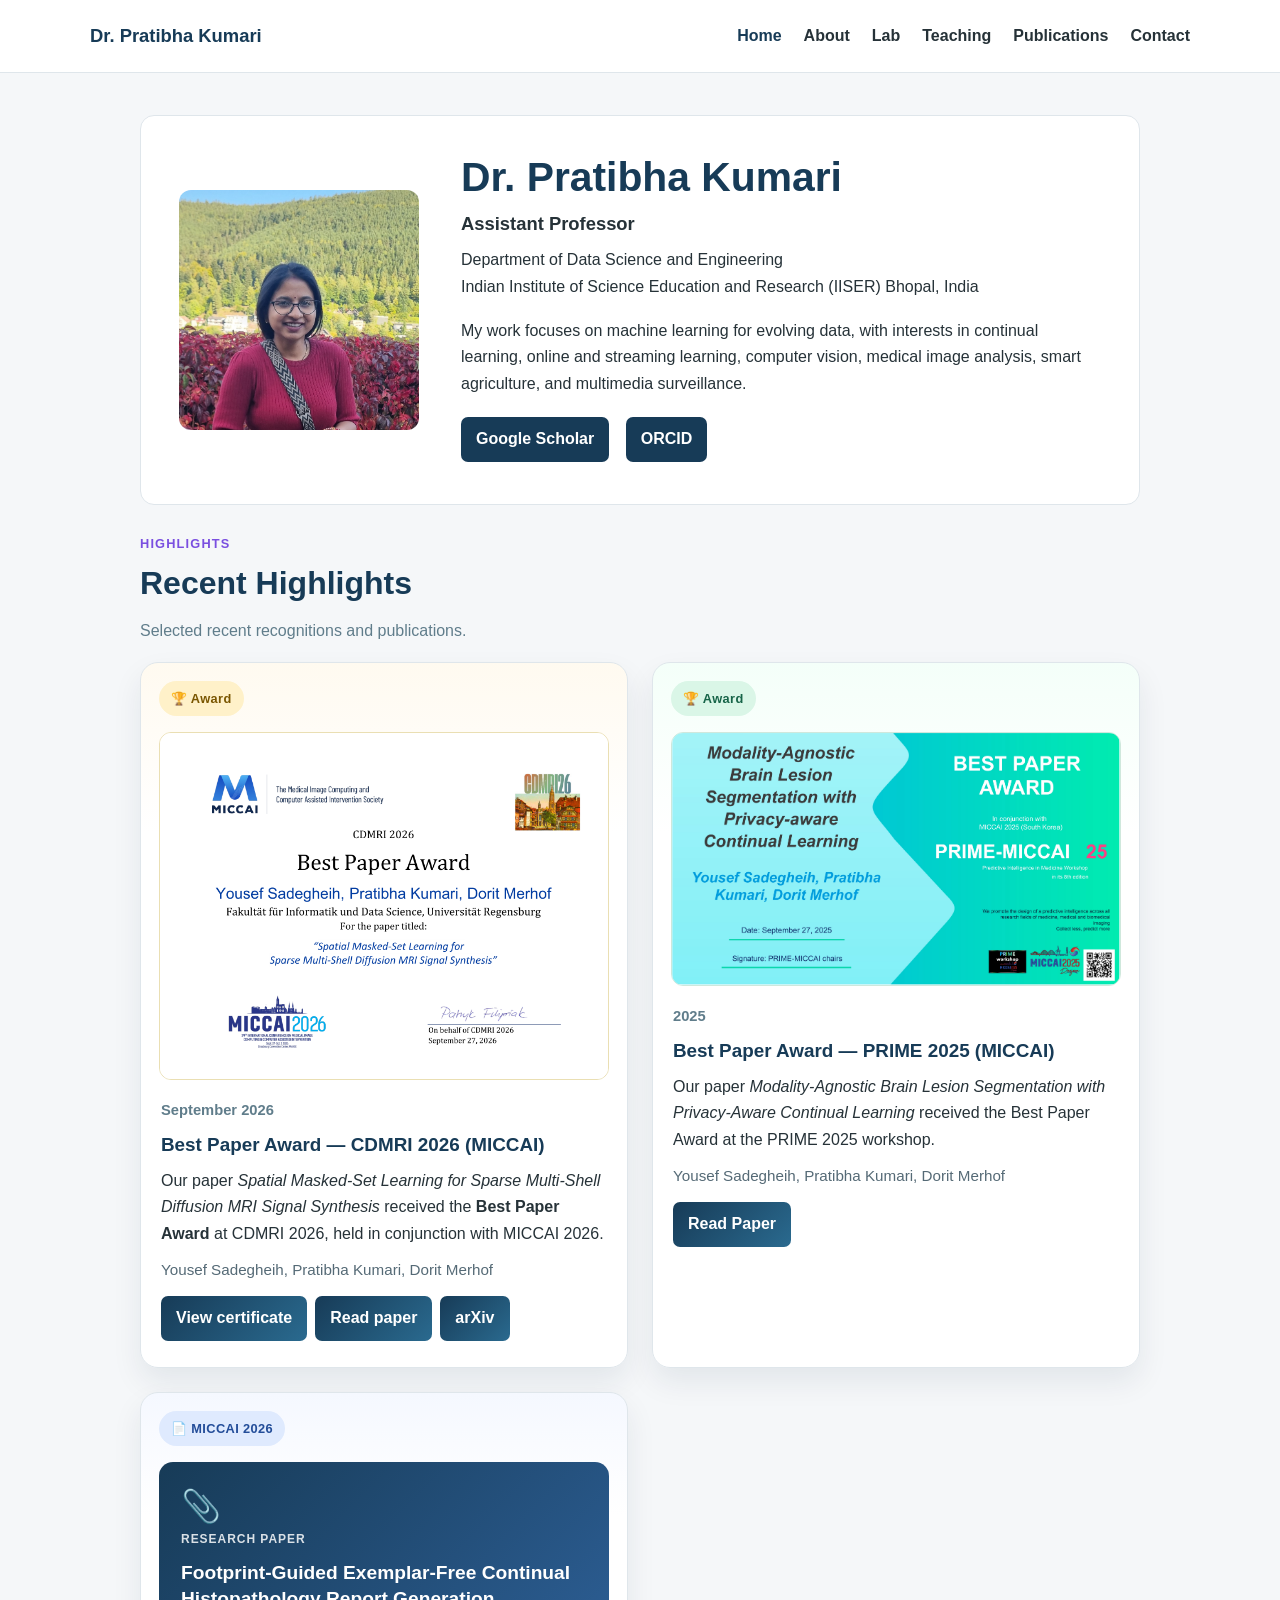
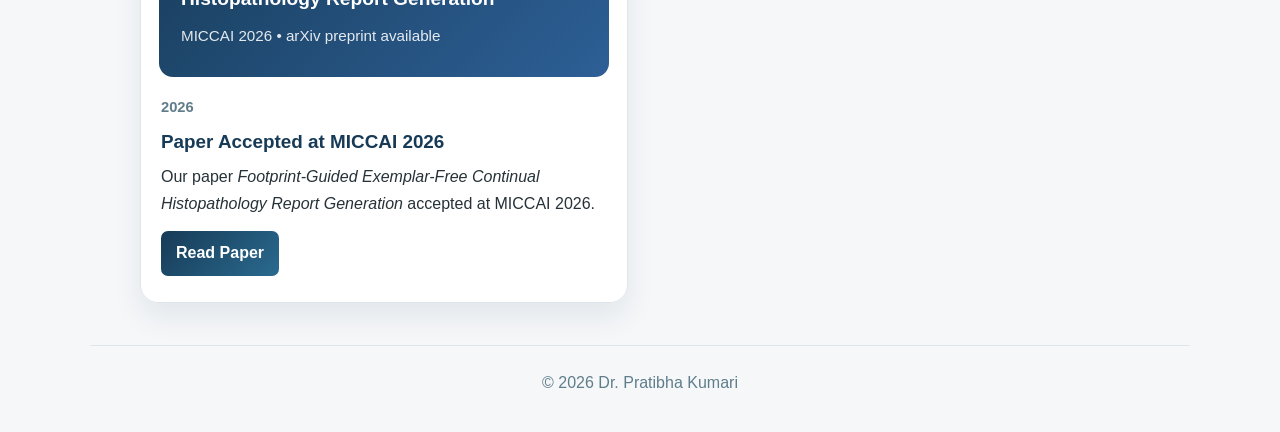
==== commit eaff9b6a: "Update index.html" ====
--- a/index.html
+++ b/index.html
@@ -70,7 +70,7 @@
 </div>
 </article><article class="highlight-card prime-card">
 <div class="highlight-badge">🏆 Award</div>
-<div class="highlight-media"><img alt="PRIME 2025" src="PRIME_award.jpeg"/></div>
+<div class="highlight-media"><img alt="PRIME 2025" src="PRIME_award.jpg"/></div>
 <div class="highlight-content">
 <p class="highlight-date">2025</p>
 <h3>Best Paper Award — PRIME 2025 (MICCAI)</h3>
